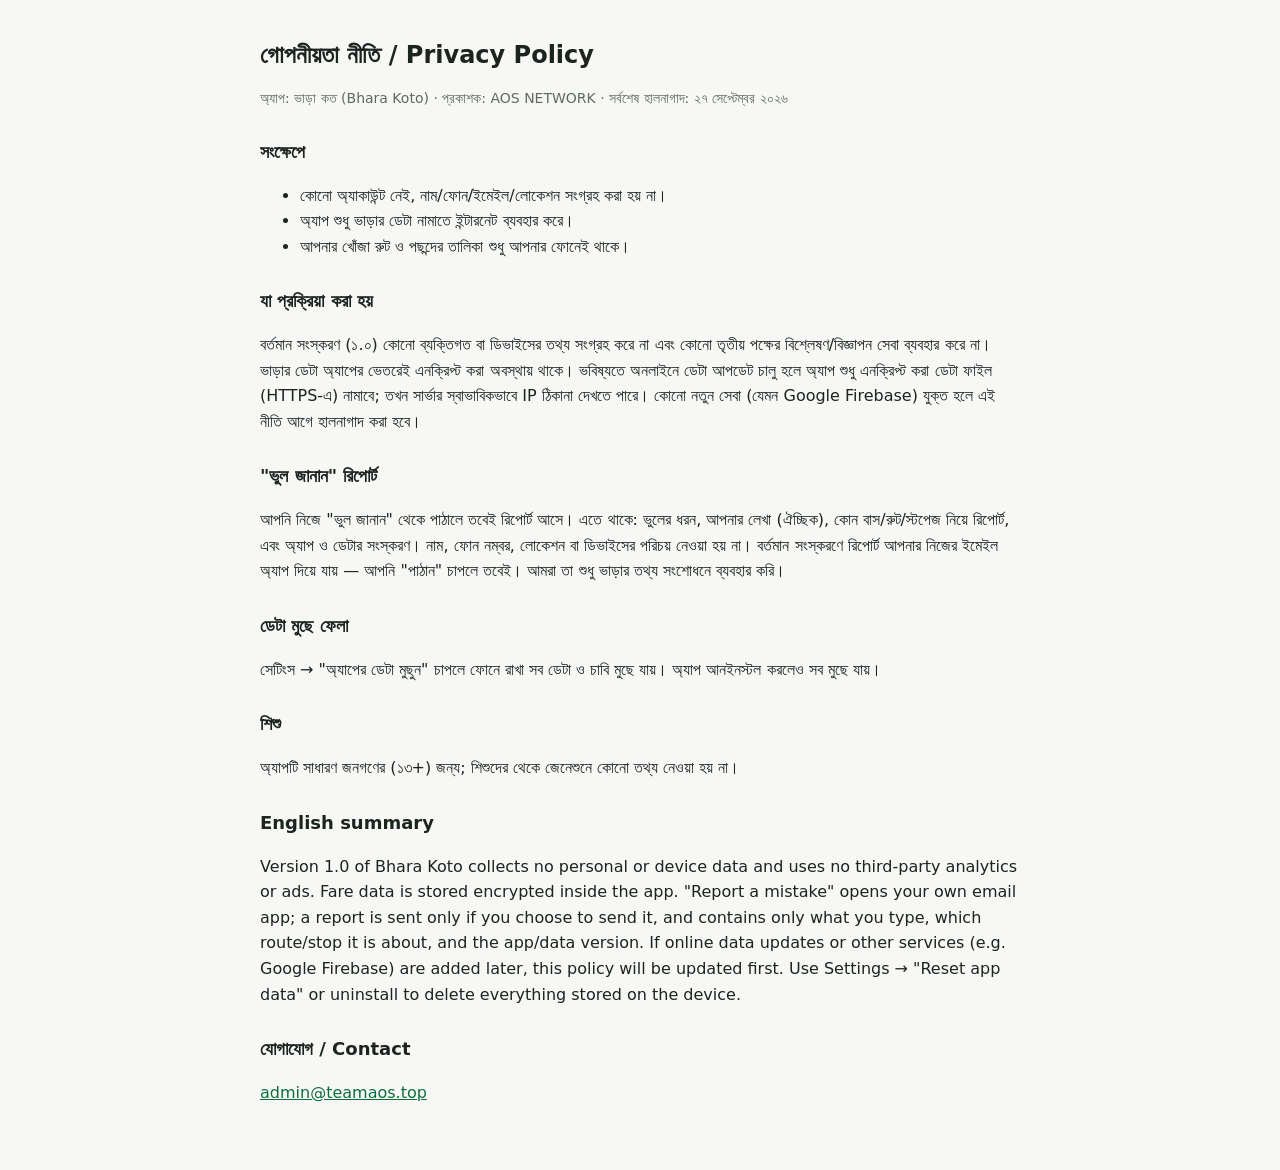
==== privacy.html @ f2f7f38b "Privacy policy, terms, sources and disclaimer pages Co-Authored-By: Claude Opus 5.5 <noreply@anthrop" ====
<!doctype html>
<html lang="bn">
<head>
<meta charset="utf-8">
<meta name="viewport" content="width=device-width,initial-scale=1">
<title>গোপনীয়তা নীতি — ভাড়া কত</title>
<link rel="stylesheet" href="style.css">
</head>
<body>
<main>
<h1>গোপনীয়তা নীতি / Privacy Policy</h1>
<p class="muted">অ্যাপ: ভাড়া কত (Bhara Koto) · প্রকাশক: AOS NETWORK · সর্বশেষ হালনাগাদ: ২৭ সেপ্টেম্বর ২০২৬</p>

<h2>সংক্ষেপে</h2>
<ul>
  <li>কোনো অ্যাকাউন্ট নেই, নাম/ফোন/ইমেইল/লোকেশন সংগ্রহ করা হয় না।</li>
  <li>অ্যাপ শুধু ভাড়ার ডেটা নামাতে ইন্টারনেট ব্যবহার করে।</li>
  <li>আপনার খোঁজা রুট ও পছন্দের তালিকা শুধু আপনার ফোনেই থাকে।</li>
</ul>

<h2>যা প্রক্রিয়া করা হয়</h2>
<p>বর্তমান সংস্করণ (১.০) কোনো ব্যক্তিগত বা ডিভাইসের তথ্য সংগ্রহ করে না এবং কোনো তৃতীয় পক্ষের বিশ্লেষণ/বিজ্ঞাপন সেবা ব্যবহার করে না।
ভাড়ার ডেটা অ্যাপের ভেতরেই এনক্রিপ্ট করা অবস্থায় থাকে। ভবিষ্যতে অনলাইনে ডেটা আপডেট চালু হলে অ্যাপ শুধু এনক্রিপ্ট করা ডেটা ফাইল
(HTTPS-এ) নামাবে; তখন সার্ভার স্বাভাবিকভাবে IP ঠিকানা দেখতে পারে। কোনো নতুন সেবা (যেমন Google Firebase) যুক্ত হলে এই নীতি আগে হালনাগাদ করা হবে।</p>

<h2>"ভুল জানান" রিপোর্ট</h2>
<p>আপনি নিজে "ভুল জানান" থেকে পাঠালে তবেই রিপোর্ট আসে। এতে থাকে: ভুলের ধরন, আপনার লেখা (ঐচ্ছিক), কোন বাস/রুট/স্টপেজ নিয়ে রিপোর্ট,
এবং অ্যাপ ও ডেটার সংস্করণ। নাম, ফোন নম্বর, লোকেশন বা ডিভাইসের পরিচয় নেওয়া হয় না। বর্তমান সংস্করণে রিপোর্ট আপনার নিজের ইমেইল অ্যাপ দিয়ে যায় — আপনি "পাঠান" চাপলে তবেই।
আমরা তা শুধু ভাড়ার তথ্য সংশোধনে ব্যবহার করি।</p>

<h2>ডেটা মুছে ফেলা</h2>
<p>সেটিংস → "অ্যাপের ডেটা মুছুন" চাপলে ফোনে রাখা সব ডেটা ও চাবি মুছে যায়। অ্যাপ আনইনস্টল করলেও সব মুছে যায়।</p>

<h2>শিশু</h2>
<p>অ্যাপটি সাধারণ জনগণের (১৩+) জন্য; শিশুদের থেকে জেনেশুনে কোনো তথ্য নেওয়া হয় না।</p>

<h2>English summary</h2>
<p>Version 1.0 of Bhara Koto collects no personal or device data and uses no third-party analytics or ads. Fare data is stored
encrypted inside the app. "Report a mistake" opens your own email app; a report is sent only if you choose to send it, and
contains only what you type, which route/stop it is about, and the app/data version. If online data updates or other
services (e.g. Google Firebase) are added later, this policy will be updated first. Use Settings → "Reset app data" or
uninstall to delete everything stored on the device.</p>

<h2>যোগাযোগ / Contact</h2>
<p><a href="mailto:admin@teamaos.top">admin@teamaos.top</a></p>
</main>
</body>
</html>
---- style.css ----
:root { --bg: #f7f8f6; --ink: #1c2420; --mute: #5f6a63; --line: #dde3df; --acc: #0d6e3c; --note: #eef6f1; }
@media (prefers-color-scheme: dark) {
  :root { --bg: #121614; --ink: #e6ebe8; --mute: #9aa49e; --line: #2c332f; --acc: #5cc28b; --note: #17221c; }
}
body { margin: 0; background: var(--bg); color: var(--ink); font: 16px/1.6 system-ui, "Noto Sans Bengali", sans-serif; }
main { max-width: 760px; margin: 0 auto; padding: 24px 16px 48px; }
h1 { font-size: 24px; line-height: 1.3; }
h2 { font-size: 18px; margin-top: 28px; }
a { color: var(--acc); }
.muted { color: var(--mute); font-size: 14px; }
.note { background: var(--note); border: 1px solid var(--line); border-radius: 12px; padding: 12px 14px; }
table { border-collapse: collapse; width: 100%; font-size: 14px; display: block; overflow-x: auto; }
th, td { border: 1px solid var(--line); padding: 8px; text-align: left; vertical-align: top; }
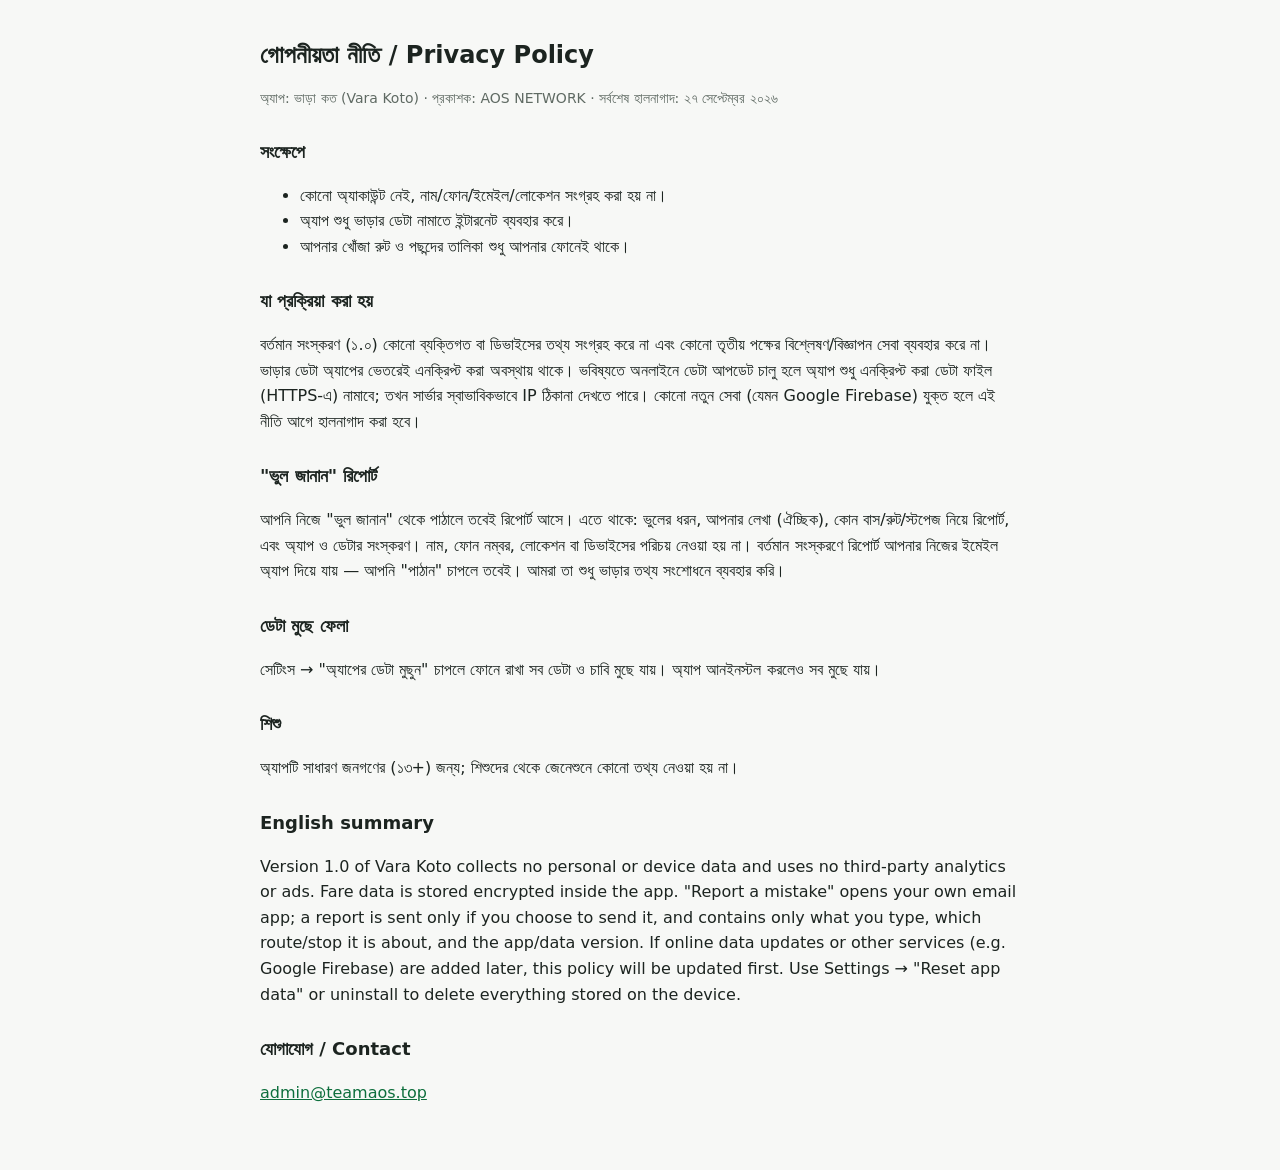
==== commit 1d9b1830: "English name: Vara Koto Co-Authored-By: Claude Opus 5.5 <noreply@anthropic.com>" ====
--- a/privacy.html
+++ b/privacy.html
@@ -9,7 +9,7 @@
 <body>
 <main>
 <h1>গোপনীয়তা নীতি / Privacy Policy</h1>
-<p class="muted">অ্যাপ: ভাড়া কত (Bhara Koto) · প্রকাশক: AOS NETWORK · সর্বশেষ হালনাগাদ: ২৭ সেপ্টেম্বর ২০২৬</p>
+<p class="muted">অ্যাপ: ভাড়া কত (Vara Koto) · প্রকাশক: AOS NETWORK · সর্বশেষ হালনাগাদ: ২৭ সেপ্টেম্বর ২০২৬</p>
 
 <h2>সংক্ষেপে</h2>
 <ul>
@@ -35,7 +35,7 @@
 <p>অ্যাপটি সাধারণ জনগণের (১৩+) জন্য; শিশুদের থেকে জেনেশুনে কোনো তথ্য নেওয়া হয় না।</p>
 
 <h2>English summary</h2>
-<p>Version 1.0 of Bhara Koto collects no personal or device data and uses no third-party analytics or ads. Fare data is stored
+<p>Version 1.0 of Vara Koto collects no personal or device data and uses no third-party analytics or ads. Fare data is stored
 encrypted inside the app. "Report a mistake" opens your own email app; a report is sent only if you choose to send it, and
 contains only what you type, which route/stop it is about, and the app/data version. If online data updates or other
 services (e.g. Google Firebase) are added later, this policy will be updated first. Use Settings → "Reset app data" or
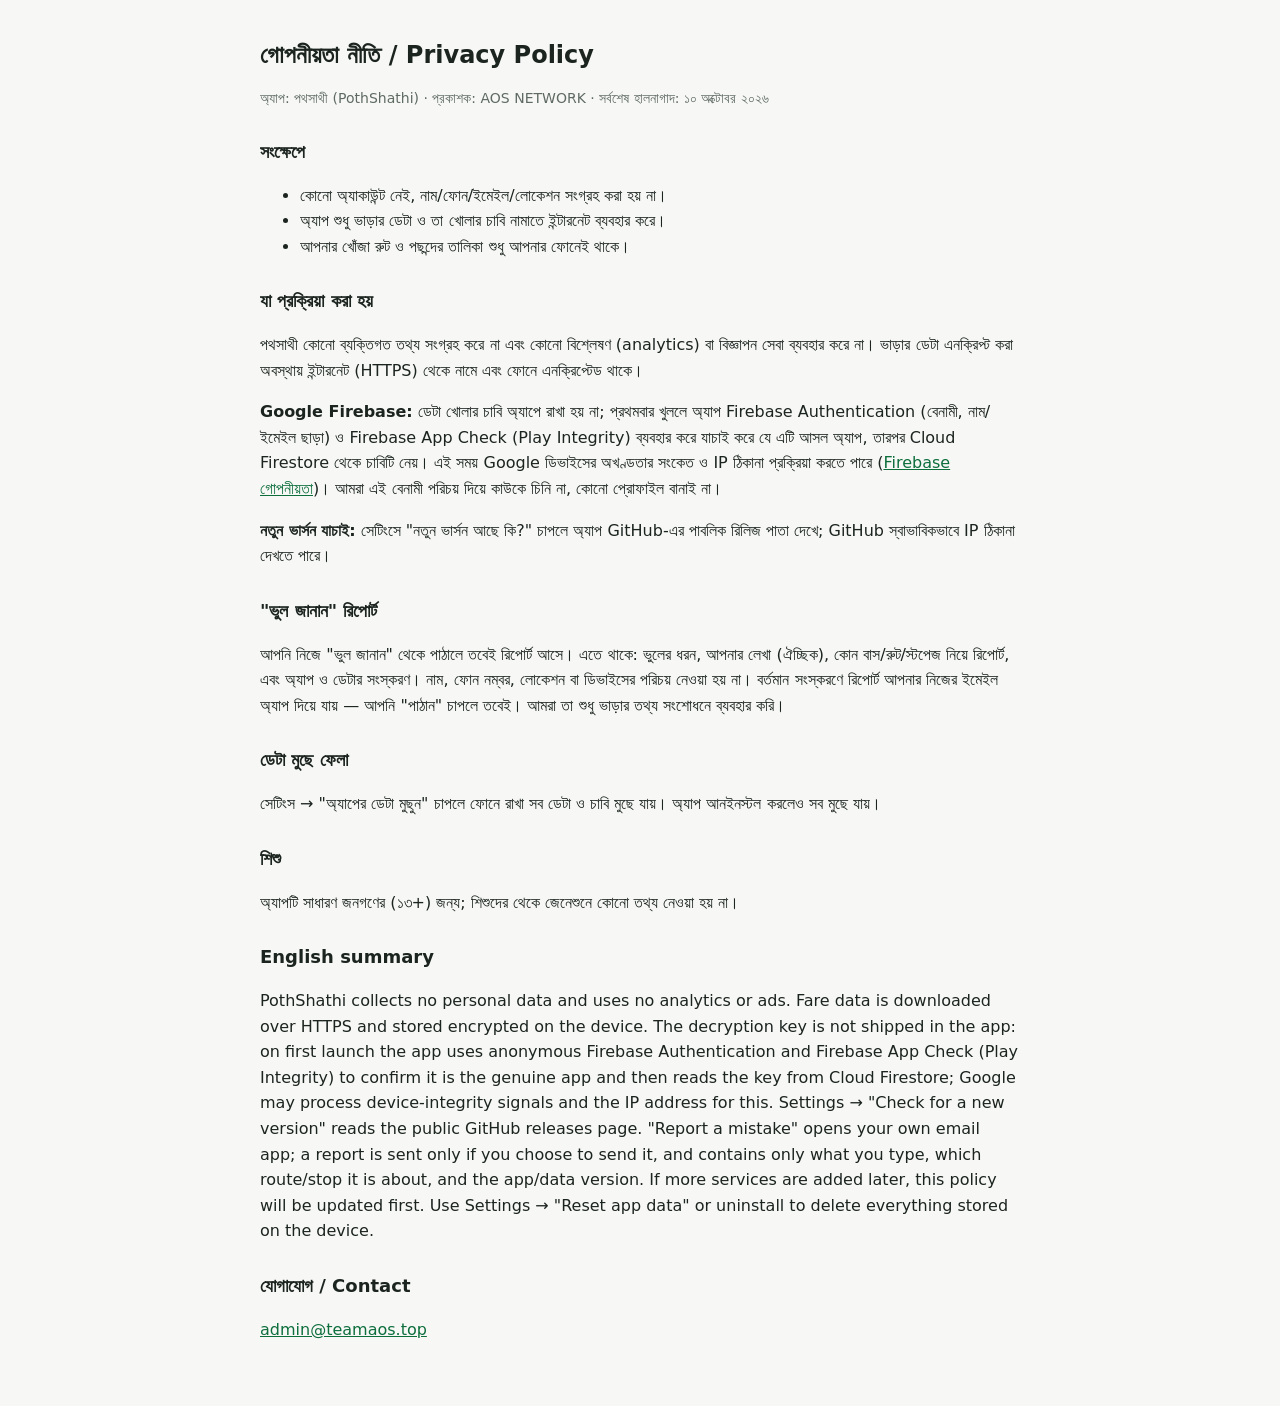
==== commit e31fff47: "Rename to PothShathi; privacy policy mentions Firebase anonymous auth + App Check and the GitHub upd" ====
--- a/privacy.html
+++ b/privacy.html
@@ -3,25 +3,29 @@
 <head>
 <meta charset="utf-8">
 <meta name="viewport" content="width=device-width,initial-scale=1">
-<title>গোপনীয়তা নীতি — ভাড়া কত</title>
+<title>গোপনীয়তা নীতি — পথসাথী</title>
 <link rel="stylesheet" href="style.css">
 </head>
 <body>
 <main>
 <h1>গোপনীয়তা নীতি / Privacy Policy</h1>
-<p class="muted">অ্যাপ: ভাড়া কত (Vara Koto) · প্রকাশক: AOS NETWORK · সর্বশেষ হালনাগাদ: ২৭ সেপ্টেম্বর ২০২৬</p>
+<p class="muted">অ্যাপ: পথসাথী (PothShathi) · প্রকাশক: AOS NETWORK · সর্বশেষ হালনাগাদ: ১০ অক্টোবর ২০২৬</p>
 
 <h2>সংক্ষেপে</h2>
 <ul>
   <li>কোনো অ্যাকাউন্ট নেই, নাম/ফোন/ইমেইল/লোকেশন সংগ্রহ করা হয় না।</li>
-  <li>অ্যাপ শুধু ভাড়ার ডেটা নামাতে ইন্টারনেট ব্যবহার করে।</li>
+  <li>অ্যাপ শুধু ভাড়ার ডেটা ও তা খোলার চাবি নামাতে ইন্টারনেট ব্যবহার করে।</li>
   <li>আপনার খোঁজা রুট ও পছন্দের তালিকা শুধু আপনার ফোনেই থাকে।</li>
 </ul>
 
 <h2>যা প্রক্রিয়া করা হয়</h2>
-<p>বর্তমান সংস্করণ (১.০) কোনো ব্যক্তিগত বা ডিভাইসের তথ্য সংগ্রহ করে না এবং কোনো তৃতীয় পক্ষের বিশ্লেষণ/বিজ্ঞাপন সেবা ব্যবহার করে না।
-ভাড়ার ডেটা অ্যাপের ভেতরেই এনক্রিপ্ট করা অবস্থায় থাকে। ভবিষ্যতে অনলাইনে ডেটা আপডেট চালু হলে অ্যাপ শুধু এনক্রিপ্ট করা ডেটা ফাইল
-(HTTPS-এ) নামাবে; তখন সার্ভার স্বাভাবিকভাবে IP ঠিকানা দেখতে পারে। কোনো নতুন সেবা (যেমন Google Firebase) যুক্ত হলে এই নীতি আগে হালনাগাদ করা হবে।</p>
+<p>পথসাথী কোনো ব্যক্তিগত তথ্য সংগ্রহ করে না এবং কোনো বিশ্লেষণ (analytics) বা বিজ্ঞাপন সেবা ব্যবহার করে না।
+ভাড়ার ডেটা এনক্রিপ্ট করা অবস্থায় ইন্টারনেট (HTTPS) থেকে নামে এবং ফোনে এনক্রিপ্টেড থাকে।</p>
+<p><b>Google Firebase:</b> ডেটা খোলার চাবি অ্যাপে রাখা হয় না; প্রথমবার খুললে অ্যাপ Firebase Authentication (বেনামী, নাম/ইমেইল ছাড়া)
+ও Firebase App Check (Play Integrity) ব্যবহার করে যাচাই করে যে এটি আসল অ্যাপ, তারপর Cloud Firestore থেকে চাবিটি নেয়।
+এই সময় Google ডিভাইসের অখণ্ডতার সংকেত ও IP ঠিকানা প্রক্রিয়া করতে পারে (<a href="https://firebase.google.com/support/privacy">Firebase গোপনীয়তা</a>)।
+আমরা এই বেনামী পরিচয় দিয়ে কাউকে চিনি না, কোনো প্রোফাইল বানাই না।</p>
+<p><b>নতুন ভার্সন যাচাই:</b> সেটিংসে "নতুন ভার্সন আছে কি?" চাপলে অ্যাপ GitHub-এর পাবলিক রিলিজ পাতা দেখে; GitHub স্বাভাবিকভাবে IP ঠিকানা দেখতে পারে।</p>
 
 <h2>"ভুল জানান" রিপোর্ট</h2>
 <p>আপনি নিজে "ভুল জানান" থেকে পাঠালে তবেই রিপোর্ট আসে। এতে থাকে: ভুলের ধরন, আপনার লেখা (ঐচ্ছিক), কোন বাস/রুট/স্টপেজ নিয়ে রিপোর্ট,
@@ -35,10 +39,11 @@
 <p>অ্যাপটি সাধারণ জনগণের (১৩+) জন্য; শিশুদের থেকে জেনেশুনে কোনো তথ্য নেওয়া হয় না।</p>
 
 <h2>English summary</h2>
-<p>Version 1.0 of Vara Koto collects no personal or device data and uses no third-party analytics or ads. Fare data is stored
-encrypted inside the app. "Report a mistake" opens your own email app; a report is sent only if you choose to send it, and
-contains only what you type, which route/stop it is about, and the app/data version. If online data updates or other
-services (e.g. Google Firebase) are added later, this policy will be updated first. Use Settings → "Reset app data" or
+<p>PothShathi collects no personal data and uses no analytics or ads. Fare data is downloaded over HTTPS and stored encrypted on the device.
+The decryption key is not shipped in the app: on first launch the app uses anonymous Firebase Authentication and Firebase App Check
+(Play Integrity) to confirm it is the genuine app and then reads the key from Cloud Firestore; Google may process device-integrity
+signals and the IP address for this. Settings → "Check for a new version" reads the public GitHub releases page. "Report a mistake" opens your own email app; a report is sent only if you choose to send it, and
+contains only what you type, which route/stop it is about, and the app/data version. If more services are added later, this policy will be updated first. Use Settings → "Reset app data" or
 uninstall to delete everything stored on the device.</p>
 
 <h2>যোগাযোগ / Contact</h2>
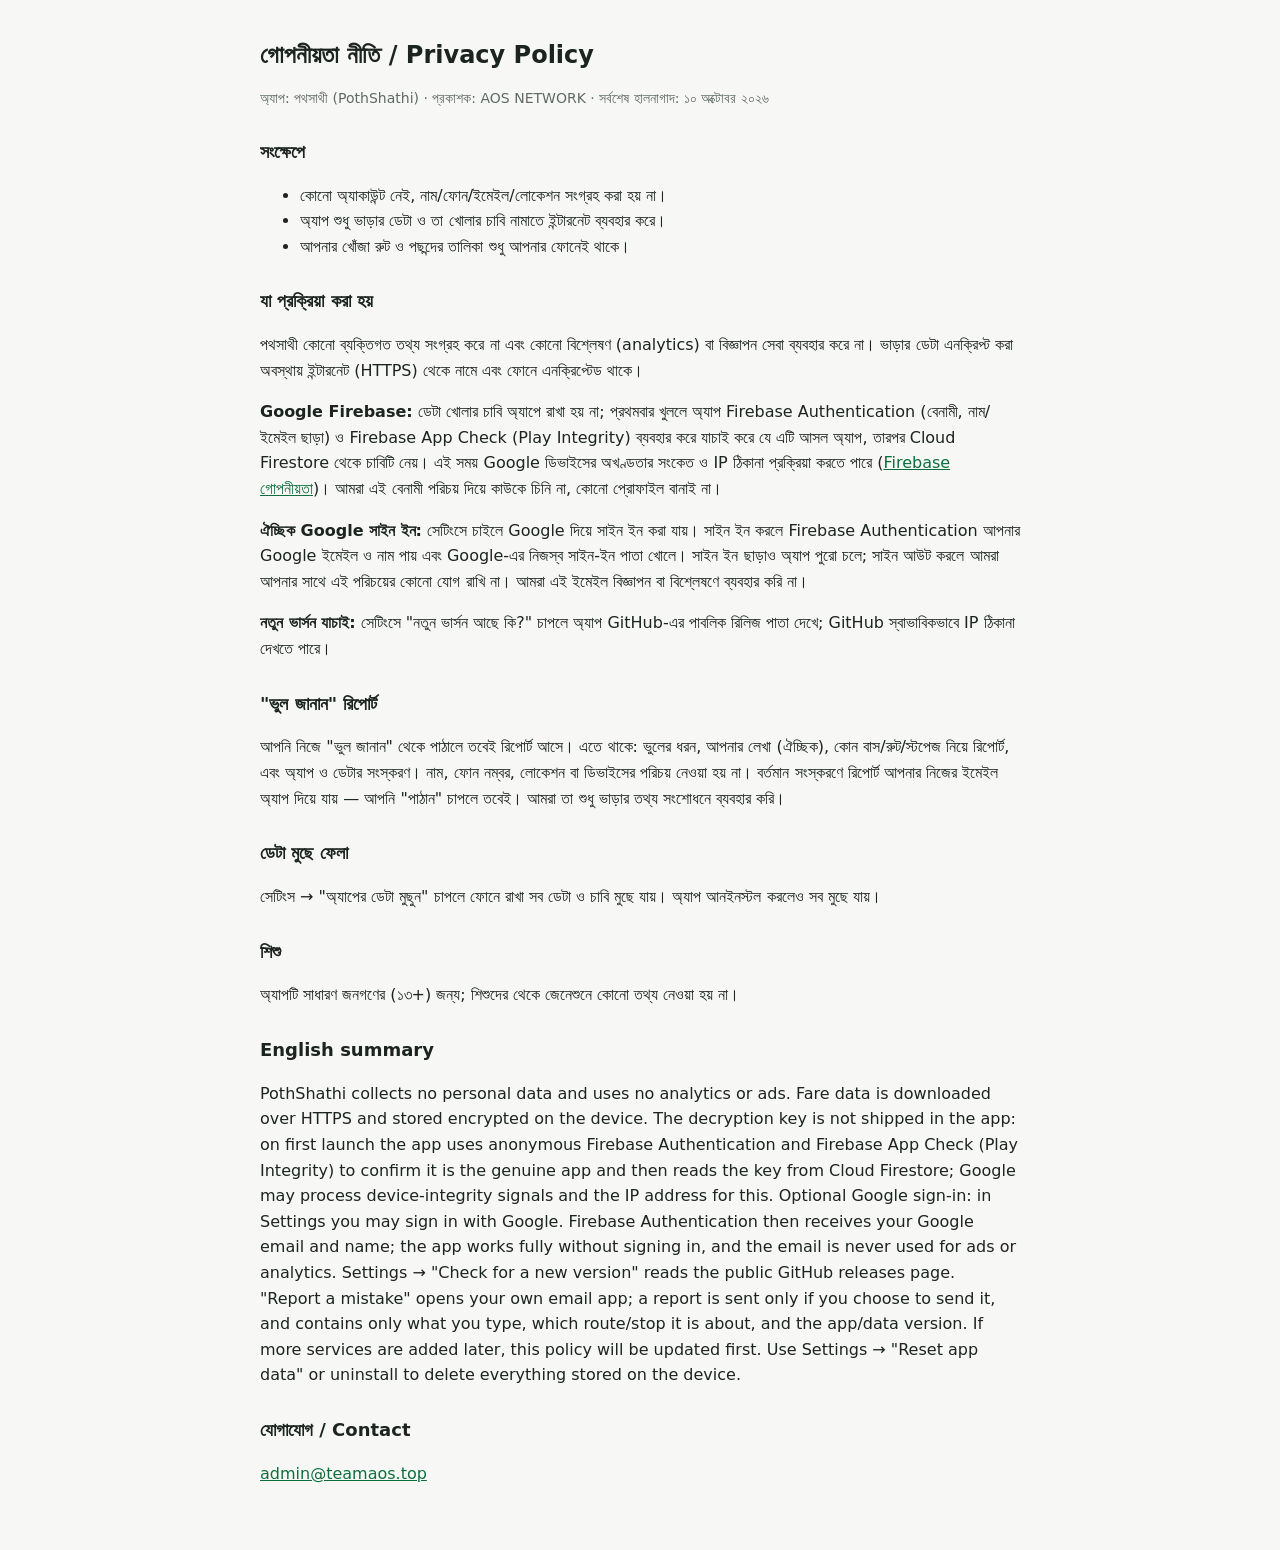
==== commit f8959dbe: "Privacy: optional Google sign-in Co-Authored-By: Claude Sonnet 5.5 <noreply@anthropic.com>" ====
--- a/privacy.html
+++ b/privacy.html
@@ -25,6 +25,7 @@
 ও Firebase App Check (Play Integrity) ব্যবহার করে যাচাই করে যে এটি আসল অ্যাপ, তারপর Cloud Firestore থেকে চাবিটি নেয়।
 এই সময় Google ডিভাইসের অখণ্ডতার সংকেত ও IP ঠিকানা প্রক্রিয়া করতে পারে (<a href="https://firebase.google.com/support/privacy">Firebase গোপনীয়তা</a>)।
 আমরা এই বেনামী পরিচয় দিয়ে কাউকে চিনি না, কোনো প্রোফাইল বানাই না।</p>
+<p><b>ঐচ্ছিক Google সাইন ইন:</b> সেটিংসে চাইলে Google দিয়ে সাইন ইন করা যায়। সাইন ইন করলে Firebase Authentication আপনার Google ইমেইল ও নাম পায় এবং Google-এর নিজস্ব সাইন-ইন পাতা খোলে। সাইন ইন ছাড়াও অ্যাপ পুরো চলে; সাইন আউট করলে আমরা আপনার সাথে এই পরিচয়ের কোনো যোগ রাখি না। আমরা এই ইমেইল বিজ্ঞাপন বা বিশ্লেষণে ব্যবহার করি না।</p>
 <p><b>নতুন ভার্সন যাচাই:</b> সেটিংসে "নতুন ভার্সন আছে কি?" চাপলে অ্যাপ GitHub-এর পাবলিক রিলিজ পাতা দেখে; GitHub স্বাভাবিকভাবে IP ঠিকানা দেখতে পারে।</p>
 
 <h2>"ভুল জানান" রিপোর্ট</h2>
@@ -42,7 +43,7 @@
 <p>PothShathi collects no personal data and uses no analytics or ads. Fare data is downloaded over HTTPS and stored encrypted on the device.
 The decryption key is not shipped in the app: on first launch the app uses anonymous Firebase Authentication and Firebase App Check
 (Play Integrity) to confirm it is the genuine app and then reads the key from Cloud Firestore; Google may process device-integrity
-signals and the IP address for this. Settings → "Check for a new version" reads the public GitHub releases page. "Report a mistake" opens your own email app; a report is sent only if you choose to send it, and
+signals and the IP address for this. Optional Google sign-in: in Settings you may sign in with Google. Firebase Authentication then receives your Google email and name; the app works fully without signing in, and the email is never used for ads or analytics. Settings → "Check for a new version" reads the public GitHub releases page. "Report a mistake" opens your own email app; a report is sent only if you choose to send it, and
 contains only what you type, which route/stop it is about, and the app/data version. If more services are added later, this policy will be updated first. Use Settings → "Reset app data" or
 uninstall to delete everything stored on the device.</p>
 
